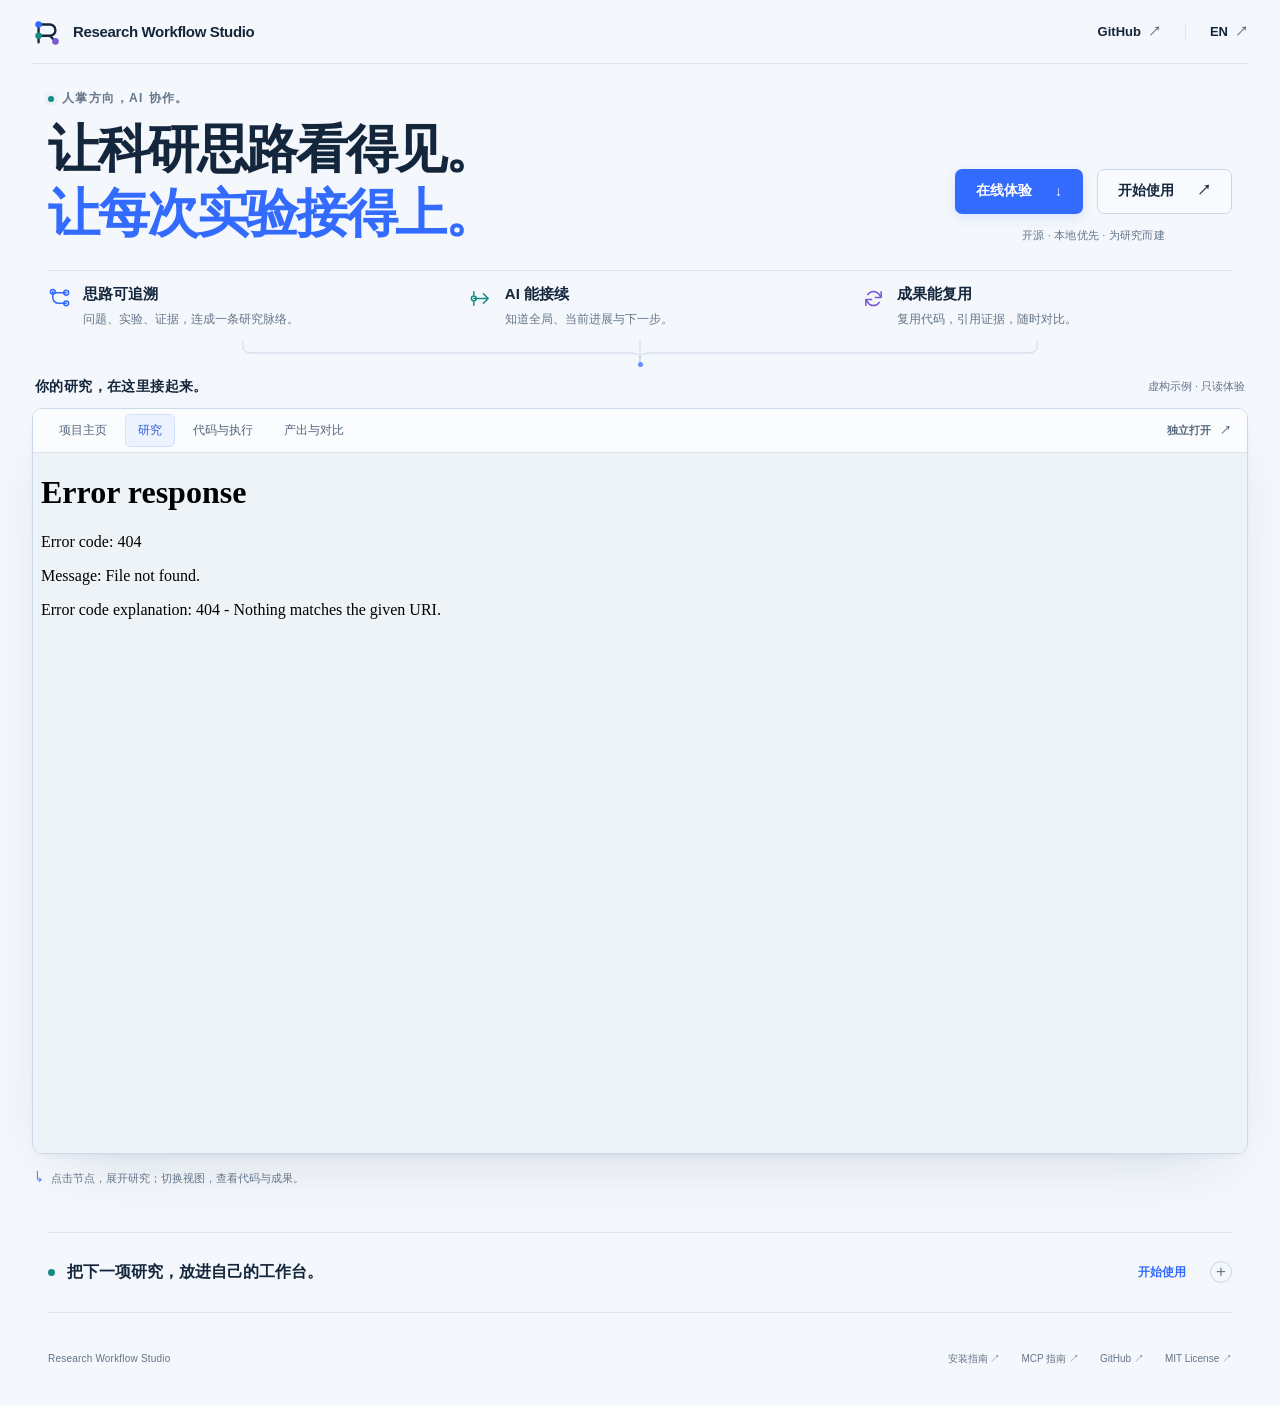
==== site/index.html @ 1d4b026c "Add bilingual homepage with isolated interactive public demo" ====
<!doctype html>
<html lang="zh-CN">
<head>
  <meta charset="utf-8">
  <meta name="viewport" content="width=device-width, initial-scale=1">
  <meta name="theme-color" content="#f4f7fb">
  <meta name="description" content="人掌方向，AI 协作。把科研问题、实验与证据连起来，让思路可追溯，让 AI 能接续，让成果能复用。">
  <title>Research Workflow Studio — 让科研思路看得见</title>
  <link rel="canonical" href="https://borgdiven.github.io/research-workflow-studio/">
  <link rel="alternate" hreflang="zh-CN" href="https://borgdiven.github.io/research-workflow-studio/">
  <link rel="alternate" hreflang="en" href="https://borgdiven.github.io/research-workflow-studio/en/">
  <link rel="alternate" hreflang="x-default" href="https://borgdiven.github.io/research-workflow-studio/">
  <link rel="stylesheet" href="styles.css">
  <script src="homepage.js" defer></script>
</head>
<body>
  <a class="skip-link" href="#demo">跳到交互演示</a>
  <header class="site-header page-width">
    <a class="brand" href="./" aria-label="Research Workflow Studio 首页">
      <svg class="brand-mark" viewBox="0 0 32 32" fill="none" aria-hidden="true"><path d="M7 8h12a6 6 0 0 1 0 12H7m12 0 7 7M7 8v19" stroke="currentColor" stroke-width="2.5" stroke-linecap="round"/><circle cx="7" cy="8" r="3.5" fill="#346bff"/><circle cx="7" cy="20" r="3.5" fill="#168a87"/><circle cx="25" cy="26" r="3.5" fill="#7859d8"/></svg>
      <span>Research Workflow <strong>Studio</strong></span>
    </a>
    <nav class="header-links" aria-label="网站导航">
      <a href="https://github.com/BorgDiven/research-workflow-studio" target="_blank" rel="noopener noreferrer">GitHub <span aria-hidden="true">↗</span></a>
      <span class="nav-divider" aria-hidden="true"></span>
      <a class="language-link" href="en/" lang="en" hreflang="en" aria-label="Switch to English">EN <span aria-hidden="true">↗</span></a>
    </nav>
  </header>

  <main>
    <section class="hero content-width" aria-labelledby="hero-title">
      <div class="hero-copy">
        <p class="eyebrow"><span class="direction-dot" aria-hidden="true"></span>人掌方向，AI 协作。</p>
        <h1 id="hero-title">让科研思路看得见。<br><span>让每次实验接得上。</span></h1>
      </div>
      <div class="hero-actions">
        <a class="button button-primary" href="#demo">在线体验 <span aria-hidden="true">↓</span></a>
        <a class="button button-secondary" href="#start">开始使用 <span aria-hidden="true">↗</span></a>
        <span class="hero-note">开源 · 本地优先 · 为研究而建</span>
      </div>
    </section>

    <section class="benefits content-width" aria-label="为什么使用 Research Workflow Studio">
      <article class="benefit benefit-trace">
        <svg viewBox="0 0 24 24" fill="none" aria-hidden="true"><path d="M5 5v6a6 6 0 0 0 6 6h8M5 6h14"/><circle cx="5" cy="5" r="2.5"/><circle cx="19" cy="6" r="2.5"/><circle cx="19" cy="17" r="2.5"/></svg>
        <div><h2>思路可追溯</h2><p>问题、实验、证据，连成一条研究脉络。</p></div>
      </article>
      <article class="benefit benefit-continue">
        <svg viewBox="0 0 24 24" fill="none" aria-hidden="true"><path d="M4 12h15m-5-5 5 5-5 5M4 5v3m0 8v3"/><circle cx="4" cy="12" r="2.5"/></svg>
        <div><h2>AI 能接续</h2><p>知道全局、当前进展与下一步。</p></div>
      </article>
      <article class="benefit benefit-reuse">
        <svg viewBox="0 0 24 24" fill="none" aria-hidden="true"><path d="M6 8a7 7 0 0 1 12 0l2 3m0-6v6h-6M18 16a7 7 0 0 1-12 0l-2-3m0 6v-6h6"/></svg>
        <div><h2>成果能复用</h2><p>复用代码，引用证据，随时对比。</p></div>
      </article>
    </section>

    <section class="demo-section page-width" id="demo" aria-labelledby="demo-title">
      <div class="connection" aria-hidden="true"><svg viewBox="0 0 1200 42" preserveAspectRatio="none"><path d="M195 0v11q0 10 10 10h385q10 0 10 10v11M600 0v42M1005 0v11q0 10-10 10H610q-10 0-10 10v11"/></svg><span></span></div>
      <div class="demo-caption"><h2 id="demo-title">你的研究，在这里接起来。</h2><span>虚构示例 · 只读体验</span></div>
      <div class="workbench">
        <div class="workbench-toolbar">
          <div class="view-switcher" role="toolbar" aria-label="切换演示视图">
            <button type="button" data-demo-view="home" aria-pressed="false">项目主页</button>
            <button type="button" data-demo-view="research" aria-pressed="true">研究</button>
            <button type="button" data-demo-view="code" aria-pressed="false">代码与执行</button>
            <button type="button" data-demo-view="outputs" aria-pressed="false">产出与对比</button>
          </div>
          <a class="open-demo" href="demo/index.html?projectId=showcase-shapes" target="_blank" rel="noopener" aria-label="在新标签页独立打开完整演示">独立打开 <span aria-hidden="true">↗</span></a>
        </div>
        <iframe id="workbench-demo" src="demo/index.html?projectId=showcase-shapes" title="Research Workflow Studio 交互演示：浏览虚构研究、代码与产出" loading="eager" allowfullscreen></iframe>
      </div>
      <p class="demo-hint"><span aria-hidden="true">↳</span> 点击节点，展开研究；切换视图，查看代码与成果。</p>
    </section>

    <section class="start-section content-width" aria-label="开始使用">
      <details id="start" class="quickstart">
        <summary><span><span class="start-dot" aria-hidden="true"></span>把下一项研究，放进自己的工作台。</span><span class="summary-action">开始使用 <span class="expand-mark" aria-hidden="true">+</span></span></summary>
        <div class="quickstart-content">
          <div class="quickstart-description"><h2>几行命令，本地开始。</h2><p>Python 3.9+ · 零运行时依赖</p><p>运行后打开 <a href="http://127.0.0.1:8831" target="_blank" rel="noopener">127.0.0.1:8831 ↗</a></p><a class="guide-link" href="https://github.com/BorgDiven/research-workflow-studio/blob/main/README.md#connect-your-ai-client" target="_blank" rel="noopener noreferrer">接入你的 AI 客户端 <span aria-hidden="true">↗</span></a></div>
          <div class="command-panel"><div class="command-bar"><span>终端 · 带虚构示例的工作台</span><button type="button" data-copy-target="install-command" data-copied="已复制" data-copy-failed="请手动复制">复制命令</button></div><pre><code id="install-command" tabindex="0">git clone https://github.com/BorgDiven/research-workflow-studio.git
cd research-workflow-studio
mkdir -p .local
python3 tools/seed_showcase.py --db "$PWD/.local/showcase.sqlite3"
python3 launch.py serve --db "$PWD/.local/showcase.sqlite3" --port 8831</code></pre></div>
        </div>
      </details>
    </section>
  </main>

  <footer class="site-footer content-width"><span>Research Workflow Studio</span><nav aria-label="资源链接"><a href="https://github.com/BorgDiven/research-workflow-studio/blob/main/README.zh-CN.md#开始使用" target="_blank" rel="noopener noreferrer">安装指南 ↗</a><a href="https://github.com/BorgDiven/research-workflow-studio/blob/main/README.md#connect-your-ai-client" target="_blank" rel="noopener noreferrer">MCP 指南 ↗</a><a href="https://github.com/BorgDiven/research-workflow-studio" target="_blank" rel="noopener noreferrer">GitHub ↗</a><a href="https://github.com/BorgDiven/research-workflow-studio/blob/main/LICENSE" target="_blank" rel="noopener noreferrer">MIT License ↗</a></nav></footer>
  <p class="sr-only" id="copy-status" role="status" aria-live="polite"></p>
</body>
</html>
---- site/styles.css ----
:root {
  color-scheme: light;
  --paper: #f4f7fb;
  --ink: #14263c;
  --muted: #65758a;
  --blue: #346bff;
  --teal: #168a87;
  --lavender: #7859d8;
  --line: #dce4ee;
  --body-font: -apple-system, BlinkMacSystemFont, "Segoe UI", "PingFang SC", "Hiragino Sans GB", "Microsoft YaHei", sans-serif;
}
* { box-sizing: border-box; }
html { scroll-behavior: smooth; scroll-padding-top: 20px; }
body { margin: 0; color: var(--ink); background: var(--paper); font-family: var(--body-font); font-size: 14px; -webkit-font-smoothing: antialiased; }
button, a { -webkit-tap-highlight-color: transparent; }
button { font: inherit; }
a { color: inherit; text-decoration: none; }
button, summary { cursor: pointer; }
button, a, summary { touch-action: manipulation; }
a:focus-visible, button:focus-visible, summary:focus-visible, code:focus-visible { outline: 3px solid var(--blue); outline-offset: 5px; border-radius: 3px; }
button:disabled { cursor: wait; }
::selection { color: var(--ink); background: #d8e4ff; }
.page-width { width: min(1440px, calc(100% - 64px)); margin-inline: auto; }
.content-width { width: min(1200px, calc(100% - 96px)); margin-inline: auto; }
.site-header { min-height: 76px; display: flex; justify-content: space-between; align-items: center; gap: 24px; border-bottom: 1px solid var(--line); }
.brand { display: inline-flex; align-items: center; gap: 11px; font-size: 15px; font-weight: 600; letter-spacing: -.35px; }
.brand strong { font-weight: 750; }
.brand-mark { width: 30px; height: 30px; flex: 0 0 auto; }
.header-links { display: flex; align-items: center; gap: 24px; font-size: 13px; font-weight: 600; }
.header-links a { display: inline-flex; align-items: center; gap: 7px; padding-block: 12px; transition: color .15s; }
.header-links a:hover, .site-footer a:hover { color: var(--blue); }
.header-links a span { color: var(--muted); }
.nav-divider { width: 1px; height: 14px; background: var(--line); }
.hero { display: flex; align-items: flex-end; justify-content: space-between; gap: 28px; padding-block: 41px 35px; }
.hero-copy { min-width: 0; }
.eyebrow { margin: 0 0 14px; display: flex; align-items: center; gap: 8px; color: var(--muted); font-size: 12px; font-weight: 600; letter-spacing: 1.4px; }
.direction-dot { display: inline-block; width: 6px; height: 6px; border-radius: 50%; background: var(--teal); box-shadow: 0 0 0 4px #168a870d; }
h1 { margin: 0; font-size: clamp(34px, 4.1vw, 57px); line-height: 1.24; font-weight: 760; letter-spacing: -2.4px; }
h1 > span { color: var(--blue); }
html[lang="en"] h1 { font-family: Georgia, "Times New Roman", serif; font-size: clamp(34px, 3.8vw, 54px); line-height: 1.12; font-weight: 500; letter-spacing: -1.8px; }
html[lang="en"] h1 > span { font-style: italic; }
html[lang="en"] .eyebrow { letter-spacing: .35px; }
.hero-actions { display: grid; grid-template-columns: repeat(2, max-content); gap: 14px; padding-bottom: 3px; flex: 0 0 auto; }
.button { display: inline-flex; align-items: center; justify-content: center; gap: 23px; min-height: 45px; padding: 0 20px; border-radius: 7px; border: 1px solid transparent; font-size: 14px; font-weight: 650; transition: transform .18s, background .18s, box-shadow .18s; }
.button:hover { transform: translateY(-2px); }
.button-primary { background: var(--blue); color: white; box-shadow: 0 4px 12px #346bff20; }
.button-primary:hover { background: #2459e7; box-shadow: 0 6px 18px #346bff30; }
.button-secondary { border-color: #cdd8e7; background: #ffffff60; }
.button-secondary:hover { background: white; }
.hero-note { grid-column: 1 / -1; text-align: center; font-size: 11px; color: var(--muted); letter-spacing: .2px; }
.benefits { display: grid; grid-template-columns: 1.07fr .99fr 1fr; gap: 26px; padding-block: 19px 21px; border-top: 1px solid var(--line); }
.benefit { display: flex; gap: 12px; align-items: flex-start; min-width: 0; }
.benefit > svg { width: 23px; height: 23px; stroke: currentColor; stroke-width: 1.6; stroke-linecap: round; stroke-linejoin: round; flex: 0 0 auto; margin-top: 2px; }
.benefit-trace > svg { color: var(--blue); }
.benefit-continue > svg { color: var(--teal); }
.benefit-reuse > svg { color: var(--lavender); }
.benefit h2 { font-size: 15px; font-weight: 700; margin: 0 0 6px; letter-spacing: .1px; }
.benefit p { margin: 0; color: var(--muted); font-size: 12px; line-height: 1.65; }
html[lang="en"] .benefits { grid-template-columns: 1fr 1fr 1fr; }
.demo-section { position: relative; }
.connection { height: 34px; width: min(1200px, calc(100% - 40px)); margin: -5px auto 0; position: relative; opacity: .75; }
.connection svg { display: block; width: 100%; height: 100%; overflow: visible; }
.connection path { fill: none; stroke: #bdcde6; stroke-width: 1; vector-effect: non-scaling-stroke; stroke-dasharray: 1600; stroke-dashoffset: 1600; animation: connect 1.6s .2s ease forwards; }
.connection > span { position: absolute; width: 5px; height: 5px; left: calc(50% - 2.5px); bottom: -2px; background: var(--blue); border-radius: 50%; }
.demo-caption { display: flex; align-items: center; justify-content: space-between; gap: 20px; padding: 13px 3px 12px; }
.demo-caption h2 { margin: 0; font-size: 14px; font-weight: 650; letter-spacing: .4px; }
.demo-caption > span { color: var(--muted); font-size: 11px; }
.workbench { overflow: hidden; border: 1px solid #ccd9e9; border-radius: 10px; background: white; box-shadow: 0 24px 66px -34px #2549743a, 0 4px 12px -8px #25497430; }
.workbench-toolbar { min-height: 52px; padding: 8px 13px; display: flex; align-items: center; justify-content: space-between; gap: 12px; border-bottom: 1px solid var(--line); background: #fbfcfe; }
.view-switcher { display: flex; align-items: center; gap: 5px; min-width: 0; }
.view-switcher button { white-space: nowrap; color: #53657b; border: 1px solid transparent; background: transparent; padding: 7px 12px; border-radius: 5px; font-size: 12px; font-weight: 550; transition: color .15s, background .15s, border-color .15s; }
.view-switcher button:hover { color: var(--ink); background: #eaf0f9; }
.view-switcher button[aria-pressed="true"] { color: #2d5ddc; border-color: #d5e1ff; background: #edf2ff; }
.open-demo { white-space: nowrap; padding: 7px 3px 7px 10px; color: #53657b; font-size: 11px; font-weight: 600; }
.open-demo span { margin-left: 6px; }
.open-demo:hover { color: var(--blue); }
#workbench-demo { display: block; width: 100%; height: 700px; border: 0; background: #eef3f8; }
.demo-hint { margin: 13px 3px 0; display: flex; align-items: center; gap: 8px; color: var(--muted); font-size: 11px; line-height: 1.6; }
.demo-hint > span:first-child { color: var(--blue); font-size: 15px; }
.demo-language { margin-left: auto; text-align: right; }
.start-section { margin-top: 41px; }
.quickstart { border-top: 1px solid var(--line); border-bottom: 1px solid var(--line); }
.quickstart summary { list-style: none; min-height: 79px; display: flex; justify-content: space-between; align-items: center; gap: 20px; font-size: 16px; font-weight: 600; }
.quickstart summary::-webkit-details-marker { display: none; }
.quickstart summary > span:first-child { display: flex; align-items: center; gap: 12px; }
.start-dot { height: 7px; width: 7px; border-radius: 50%; background: var(--teal); flex: 0 0 auto; }
.summary-action { color: var(--blue); display: inline-flex; align-items: center; gap: 24px; white-space: nowrap; font-size: 12px; }
.expand-mark { display: inline-flex; justify-content: center; align-items: center; width: 22px; height: 22px; color: var(--muted); border: 1px solid #cdd8e7; border-radius: 50%; font-size: 17px; font-weight: 400; transition: transform .15s; }
.quickstart[open] .expand-mark { transform: rotate(45deg); }
.quickstart-content { display: grid; grid-template-columns: .65fr 1.35fr; gap: 30px; padding: 3px 0 25px; }
.quickstart-description { padding-top: 12px; }
.quickstart-description h2 { margin: 0 0 10px; font-size: 17px; font-weight: 650; line-height: 1.4; }
.quickstart-description p { margin: 5px 0; font-size: 12px; color: var(--muted); line-height: 1.7; }
.quickstart-description a:hover { text-decoration: underline; text-underline-offset: 4px; }
.guide-link { color: var(--blue); font-size: 12px; display: inline-block; margin-top: 16px; }
.command-panel { min-width: 0; border: 1px solid var(--line); border-radius: 7px; overflow: hidden; background: #fff; }
.command-bar { display: flex; justify-content: space-between; align-items: center; padding: 8px 14px; gap: 12px; border-bottom: 1px solid #e9edf3; font-size: 10px; color: var(--muted); }
.command-bar button { color: #2d5ddc; border: 0; background: #edf2ff; border-radius: 4px; padding: 5px 8px; font-size: 10px; white-space: nowrap; }
.command-bar button:hover { background: #e0e9ff; }
pre { margin: 0; padding: 16px 17px; overflow-x: auto; font-size: 11px; line-height: 1.8; }
code { font-family: "SFMono-Regular", Consolas, "Liberation Mono", monospace; }
.site-footer { min-height: 92px; display: flex; align-items: center; justify-content: space-between; gap: 24px; color: var(--muted); font-size: 10px; }
.site-footer > span { letter-spacing: .2px; }
.site-footer nav { display: flex; flex-wrap: wrap; gap: 21px; }
.site-footer a { padding-block: 6px; transition: color .15s; }
.skip-link { position: fixed; left: 16px; top: 12px; z-index: 10; padding: 12px 18px; border-radius: 6px; background: var(--ink); color: white; transform: translateY(-160%); }
.skip-link:focus { transform: translateY(0); }
.sr-only { position: absolute; width: 1px; height: 1px; padding: 0; margin: -1px; overflow: hidden; clip: rect(0, 0, 0, 0); white-space: nowrap; border: 0; }
@keyframes connect { to { stroke-dashoffset: 0; } }
@media (min-width: 821px) {
  .site-header { min-height: 64px; }
  .hero { padding-block: 26px 24px; }
  .eyebrow { margin-bottom: 10px; }
  h1 { font-size: clamp(34px, 4.1vw, 52px); }
  html[lang="en"] h1 { font-size: clamp(34px, 3.8vw, 52px); }
  .benefits { padding-block: 14px 16px; }
  .connection { height: 24px; }
  .workbench-toolbar { min-height: 44px; padding-block: 4px; }
}
@media (min-width: 1550px) {
  #workbench-demo { height: 740px; }
}
@media (max-width: 1150px) {
  .hero-actions { grid-template-columns: 1fr; gap: 8px; }
  .hero-actions .button { min-height: 40px; }
  .hero-note { max-width: 160px; line-height: 1.5; }
  html[lang="en"] .hero { gap: 20px; }
  html[lang="en"] h1 { font-size: clamp(30px, 4.3vw, 49px); }
}
@media (max-width: 820px) {
  .page-width { width: calc(100% - 32px); }
  .content-width { width: calc(100% - 48px); }
  .site-header { min-height: 67px; }
  .brand { font-size: 13px; gap: 8px; }
  .brand-mark { width: 26px; height: 26px; }
  .header-links { gap: 14px; font-size: 12px; }
  .hero { padding-block: 34px 28px; }
  h1 { font-size: clamp(29px, 4.7vw, 42px); letter-spacing: -1.5px; }
  html[lang="en"] h1 { font-size: clamp(28px, 4.4vw, 39px); }
  .hero-actions { min-width: 128px; }
  .button { padding-inline: 13px; gap: 14px; font-size: 12px; }
  .eyebrow { font-size: 10px; letter-spacing: .7px; }
  .benefits { gap: 19px; }
  .benefit { gap: 8px; }
  .benefit h2 { font-size: 13px; }
  .benefit p { font-size: 11px; }
  .benefit > svg { width: 19px; height: 19px; }
  .workbench-toolbar { flex-wrap: wrap; }
  .view-switcher { flex-wrap: wrap; }
  .view-switcher button { padding-inline: 9px; }
  .quickstart-content { grid-template-columns: 1fr; gap: 20px; }
  .quickstart-description { padding-top: 0; }
  .guide-link { margin-top: 6px; }
  .demo-hint { flex-wrap: wrap; }
  .demo-language { width: 100%; margin-left: 21px; text-align: left; }
}
@media (max-width: 600px) {
  .page-width, .content-width { width: calc(100% - 32px); }
  .site-header { gap: 12px; min-height: 64px; }
  .brand { font-size: 11px; gap: 6px; }
  .brand-mark { width: 23px; height: 23px; }
  .brand span { max-width: 150px; }
  .header-links { gap: 10px; font-size: 11px; }
  .header-links a { gap: 3px; }
  .header-links a span, .nav-divider { display: none; }
  .hero { align-items: flex-start; flex-direction: column; gap: 22px; padding-top: 30px; }
  .eyebrow { margin-bottom: 13px; }
  h1 { font-size: clamp(26px, 7.1vw, 42px); letter-spacing: -1px; line-height: 1.3; }
  html[lang="en"] h1 { font-size: clamp(27px, 7vw, 42px); letter-spacing: -1.1px; line-height: 1.15; }
  .hero-actions { grid-template-columns: repeat(2, max-content); gap: 9px; }
  .hero-actions .button { padding-inline: 17px; min-height: 41px; }
  .hero-note { max-width: none; font-size: 10px; text-align: left; margin-top: 2px; }
  .benefits, html[lang="en"] .benefits { grid-template-columns: 1fr; gap: 19px; padding-block: 22px; }
  .benefit { gap: 13px; }
  .benefit > svg { width: 21px; height: 21px; }
  .benefit h2 { margin-bottom: 3px; font-size: 14px; }
  .benefit p { font-size: 12px; }
  .connection { height: 24px; width: 100%; }
  .demo-caption { align-items: flex-start; gap: 12px; flex-wrap: wrap; padding-top: 10px; }
  .demo-caption h2 { font-size: 12px; }
  .demo-caption > span { font-size: 10px; }
  .workbench-toolbar { padding: 8px; gap: 3px; }
  .view-switcher { gap: 1px; width: 100%; }
  .view-switcher button { font-size: 10px; padding: 6px 8px; }
  .open-demo { margin-left: auto; font-size: 10px; padding-block: 6px; }
  #workbench-demo { height: 700px; }
  .demo-hint { font-size: 10px; gap: 5px; }
  .start-section { margin-top: 30px; }
  .quickstart summary { min-height: 85px; align-items: flex-start; flex-direction: column; justify-content: center; gap: 11px; font-size: 13px; }
  .summary-action { font-size: 11px; padding-left: 19px; gap: 12px; }
  .expand-mark { width: 18px; height: 18px; font-size: 14px; }
  .quickstart-description h2 { font-size: 15px; }
  .command-bar { padding-inline: 10px; font-size: 9px; }
  .command-bar button { font-size: 9px; }
  .site-footer { align-items: flex-start; flex-direction: column; justify-content: center; gap: 13px; padding-block: 22px; }
  .site-footer nav { gap: 15px; font-size: 9px; }
}
@media (prefers-reduced-motion: reduce) {
  html { scroll-behavior: auto; }
  *, *::before, *::after { animation: none !important; transition: none !important; }
  .connection path { stroke-dashoffset: 0; }
  .button:hover { transform: none; }
}
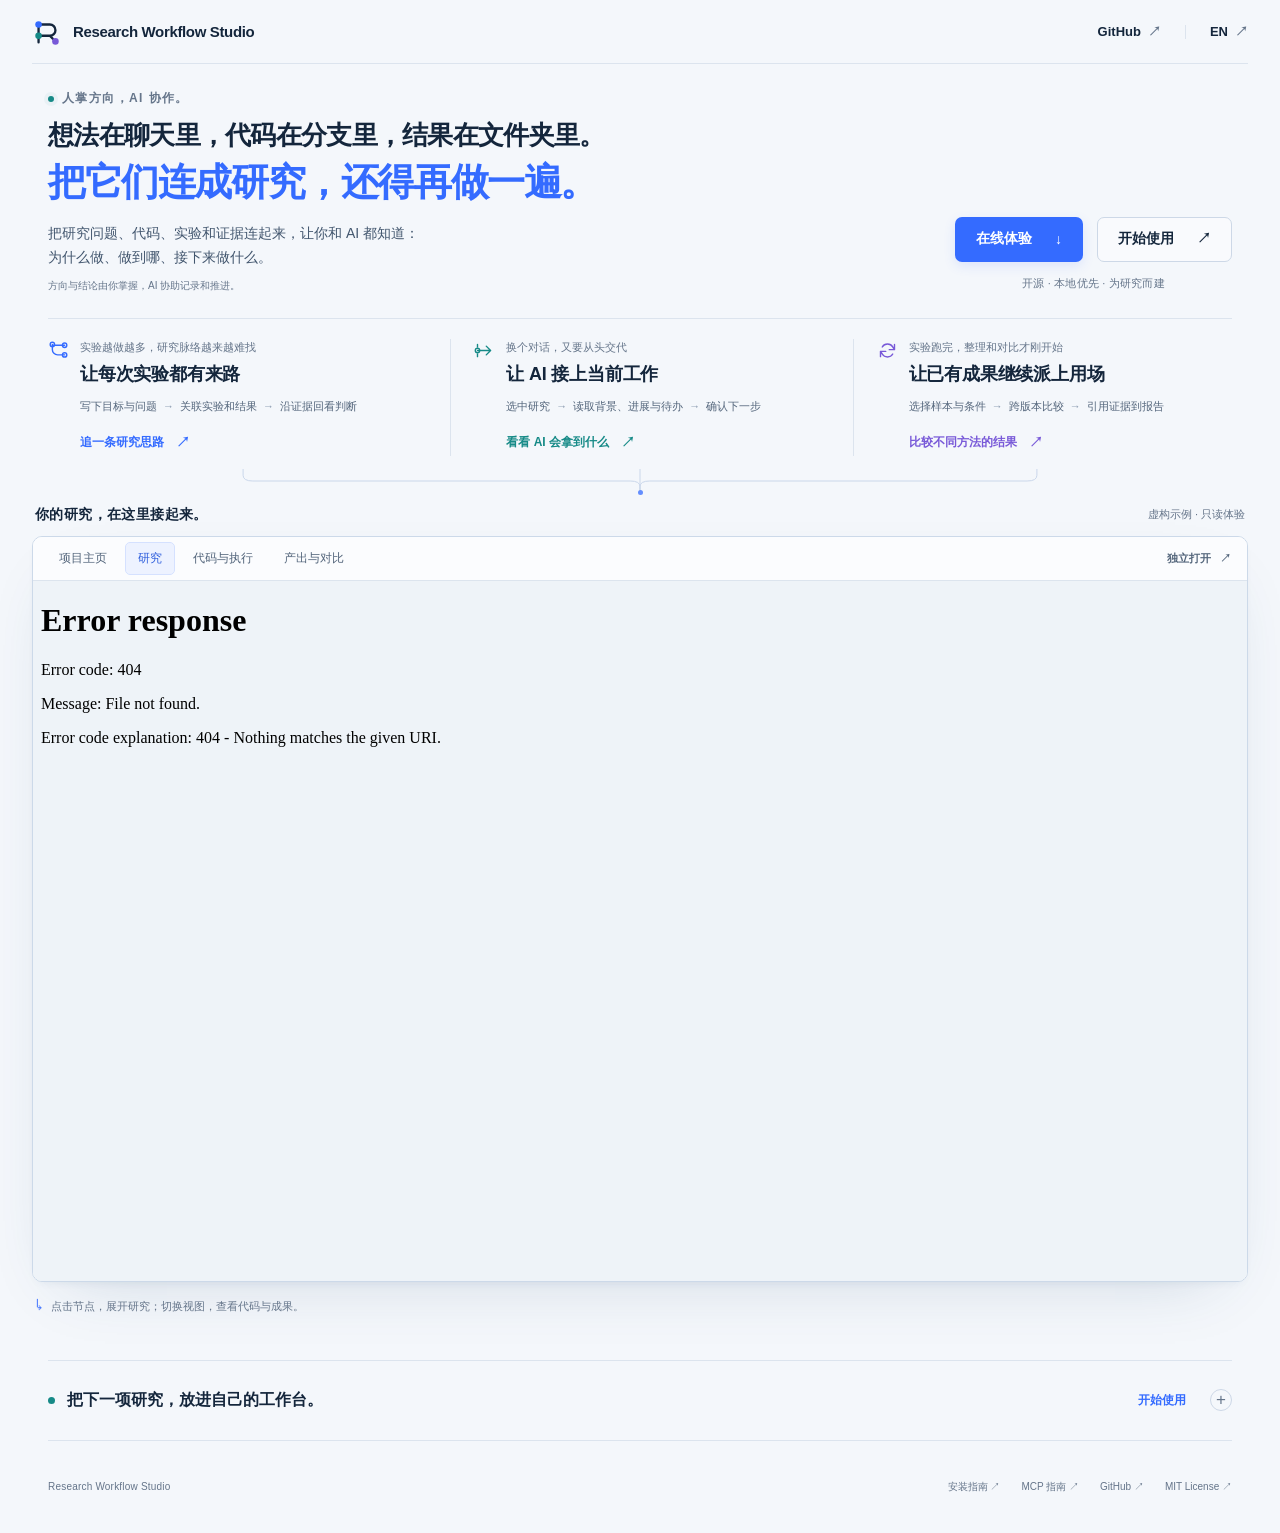
==== commit ab32090f: "Explain research pain points and guide visitors through real demo actions" ====
--- a/site/index.html
+++ b/site/index.html
@@ -4,8 +4,8 @@
   <meta charset="utf-8">
   <meta name="viewport" content="width=device-width, initial-scale=1">
   <meta name="theme-color" content="#f4f7fb">
-  <meta name="description" content="人掌方向，AI 协作。把科研问题、实验与证据连起来，让思路可追溯，让 AI 能接续，让成果能复用。">
-  <title>Research Workflow Studio — 让科研思路看得见</title>
+  <meta name="description" content="把研究问题、代码、实验和证据连起来，让你和 AI 都知道：为什么做、做到哪、接下来做什么。在线体验 Research Workflow Studio。">
+  <title>Research Workflow Studio — 把想法、代码与结果连成研究</title>
   <link rel="canonical" href="https://borgdiven.github.io/research-workflow-studio/">
   <link rel="alternate" hreflang="zh-CN" href="https://borgdiven.github.io/research-workflow-studio/">
   <link rel="alternate" hreflang="en" href="https://borgdiven.github.io/research-workflow-studio/en/">
@@ -31,7 +31,9 @@
     <section class="hero content-width" aria-labelledby="hero-title">
       <div class="hero-copy">
         <p class="eyebrow"><span class="direction-dot" aria-hidden="true"></span>人掌方向，AI 协作。</p>
-        <h1 id="hero-title">让科研思路看得见。<br><span>让每次实验接得上。</span></h1>
+        <h1 id="hero-title"><span class="hero-problem">想法在聊天里，代码在分支里，结果在文件夹里。</span><span class="hero-answer">把它们连成研究，还得再做一遍。</span></h1>
+        <p class="hero-description">把研究问题、代码、实验和证据连起来，让你和 AI 都知道：<br class="desktop-break">为什么做、做到哪、接下来做什么。</p>
+        <p class="human-direction">方向与结论由你掌握，AI 协助记录和推进。</p>
       </div>
       <div class="hero-actions">
         <a class="button button-primary" href="#demo">在线体验 <span aria-hidden="true">↓</span></a>
@@ -43,15 +45,15 @@
     <section class="benefits content-width" aria-label="为什么使用 Research Workflow Studio">
       <article class="benefit benefit-trace">
         <svg viewBox="0 0 24 24" fill="none" aria-hidden="true"><path d="M5 5v6a6 6 0 0 0 6 6h8M5 6h14"/><circle cx="5" cy="5" r="2.5"/><circle cx="19" cy="6" r="2.5"/><circle cx="19" cy="17" r="2.5"/></svg>
-        <div><h2>思路可追溯</h2><p>问题、实验、证据，连成一条研究脉络。</p></div>
+        <div class="benefit-content"><p class="benefit-pain">实验越做越多，研究脉络越来越难找</p><h2>让每次实验都有来路</h2><ol class="benefit-steps"><li>写下目标与问题</li><li>关联实验和结果</li><li>沿证据回看判断</li></ol><button class="tour-link" type="button" data-demo-tour="trace" aria-controls="workbench-demo">追一条研究思路 <span aria-hidden="true">↗</span></button></div>
       </article>
       <article class="benefit benefit-continue">
         <svg viewBox="0 0 24 24" fill="none" aria-hidden="true"><path d="M4 12h15m-5-5 5 5-5 5M4 5v3m0 8v3"/><circle cx="4" cy="12" r="2.5"/></svg>
-        <div><h2>AI 能接续</h2><p>知道全局、当前进展与下一步。</p></div>
+        <div class="benefit-content"><p class="benefit-pain">换个对话，又要从头交代</p><h2>让 AI 接上当前工作</h2><ol class="benefit-steps"><li>选中研究</li><li>读取背景、进展与待办</li><li>确认下一步</li></ol><button class="tour-link" type="button" data-demo-tour="context" aria-controls="workbench-demo">看看 AI 会拿到什么 <span aria-hidden="true">↗</span></button></div>
       </article>
       <article class="benefit benefit-reuse">
         <svg viewBox="0 0 24 24" fill="none" aria-hidden="true"><path d="M6 8a7 7 0 0 1 12 0l2 3m0-6v6h-6M18 16a7 7 0 0 1-12 0l-2-3m0 6v-6h6"/></svg>
-        <div><h2>成果能复用</h2><p>复用代码，引用证据，随时对比。</p></div>
+        <div class="benefit-content"><p class="benefit-pain">实验跑完，整理和对比才刚开始</p><h2>让已有成果继续派上用场</h2><ol class="benefit-steps"><li>选择样本与条件</li><li>跨版本比较</li><li>引用证据到报告</li></ol><button class="tour-link" type="button" data-demo-tour="compare" aria-controls="workbench-demo">比较不同方法的结果 <span aria-hidden="true">↗</span></button></div>
       </article>
     </section>
 
@@ -68,6 +70,7 @@
           </div>
           <a class="open-demo" href="demo/index.html?projectId=showcase-shapes" target="_blank" rel="noopener" aria-label="在新标签页独立打开完整演示">独立打开 <span aria-hidden="true">↗</span></a>
         </div>
+        <aside id="demo-guide" class="demo-guide" hidden tabindex="-1" aria-labelledby="demo-guide-title" aria-live="polite"><div><h3 id="demo-guide-title"></h3><p id="demo-guide-text"></p></div><button type="button" data-demo-guide-close aria-label="关闭操作提示"><span aria-hidden="true">×</span></button></aside>
         <iframe id="workbench-demo" src="demo/index.html?projectId=showcase-shapes" title="Research Workflow Studio 交互演示：浏览虚构研究、代码与产出" loading="eager" allowfullscreen></iframe>
       </div>
       <p class="demo-hint"><span aria-hidden="true">↳</span> 点击节点，展开研究；切换视图，查看代码与成果。</p>
--- a/site/styles.css
+++ b/site/styles.css
@@ -31,15 +31,19 @@
 .header-links a:hover, .site-footer a:hover { color: var(--blue); }
 .header-links a span { color: var(--muted); }
 .nav-divider { width: 1px; height: 14px; background: var(--line); }
-.hero { display: flex; align-items: flex-end; justify-content: space-between; gap: 28px; padding-block: 41px 35px; }
-.hero-copy { min-width: 0; }
+.hero { display: flex; align-items: flex-end; justify-content: space-between; gap: 28px; padding-block: 26px 24px; }
+.hero-copy { min-width: 0; flex: 1 1 auto; }
 .eyebrow { margin: 0 0 14px; display: flex; align-items: center; gap: 8px; color: var(--muted); font-size: 12px; font-weight: 600; letter-spacing: 1.4px; }
 .direction-dot { display: inline-block; width: 6px; height: 6px; border-radius: 50%; background: var(--teal); box-shadow: 0 0 0 4px #168a870d; }
-h1 { margin: 0; font-size: clamp(34px, 4.1vw, 57px); line-height: 1.24; font-weight: 760; letter-spacing: -2.4px; }
-h1 > span { color: var(--blue); }
-html[lang="en"] h1 { font-family: Georgia, "Times New Roman", serif; font-size: clamp(34px, 3.8vw, 54px); line-height: 1.12; font-weight: 500; letter-spacing: -1.8px; }
-html[lang="en"] h1 > span { font-style: italic; }
+h1 { margin: 0; font-weight: 760; }
+.hero-problem { display: block; color: var(--ink); font-family: var(--body-font); font-size: clamp(20px, 2vw, 28px); font-weight: 600; line-height: 1.45; letter-spacing: -.7px; }
+.hero-answer { display: block; color: var(--blue); margin-top: 4px; font-size: clamp(27px, 3vw, 42px); line-height: 1.25; letter-spacing: -1.4px; }
+html[lang="en"] h1 { font-family: Georgia, "Times New Roman", serif; font-weight: 500; }
+html[lang="en"] .hero-problem { font-size: clamp(19px, 1.7vw, 24px); letter-spacing: -.55px; }
+html[lang="en"] .hero-answer { font-style: italic; font-size: clamp(28px, 2.8vw, 40px); letter-spacing: -1.2px; }
 html[lang="en"] .eyebrow { letter-spacing: .35px; }
+.hero-description { max-width: 800px; margin: 16px 0 0; color: #42566e; font-size: 14px; line-height: 1.7; }
+.human-direction { margin: 8px 0 0; color: var(--muted); font-size: 10px; line-height: 1.6; }
 .hero-actions { display: grid; grid-template-columns: repeat(2, max-content); gap: 14px; padding-bottom: 3px; flex: 0 0 auto; }
 .button { display: inline-flex; align-items: center; justify-content: center; gap: 23px; min-height: 45px; padding: 0 20px; border-radius: 7px; border: 1px solid transparent; font-size: 14px; font-weight: 650; transition: transform .18s, background .18s, box-shadow .18s; }
 .button:hover { transform: translateY(-2px); }
@@ -48,15 +52,22 @@
 .button-secondary { border-color: #cdd8e7; background: #ffffff60; }
 .button-secondary:hover { background: white; }
 .hero-note { grid-column: 1 / -1; text-align: center; font-size: 11px; color: var(--muted); letter-spacing: .2px; }
-.benefits { display: grid; grid-template-columns: 1.07fr .99fr 1fr; gap: 26px; padding-block: 19px 21px; border-top: 1px solid var(--line); }
-.benefit { display: flex; gap: 12px; align-items: flex-start; min-width: 0; }
-.benefit > svg { width: 23px; height: 23px; stroke: currentColor; stroke-width: 1.6; stroke-linecap: round; stroke-linejoin: round; flex: 0 0 auto; margin-top: 2px; }
-.benefit-trace > svg { color: var(--blue); }
-.benefit-continue > svg { color: var(--teal); }
-.benefit-reuse > svg { color: var(--lavender); }
-.benefit h2 { font-size: 15px; font-weight: 700; margin: 0 0 6px; letter-spacing: .1px; }
-.benefit p { margin: 0; color: var(--muted); font-size: 12px; line-height: 1.65; }
-html[lang="en"] .benefits { grid-template-columns: 1fr 1fr 1fr; }
+.benefits { display: grid; grid-template-columns: repeat(3, 1fr); gap: 23px; padding-block: 20px 18px; border-top: 1px solid var(--line); }
+.benefit { display: flex; gap: 11px; align-items: stretch; min-width: 0; }
+.benefit + .benefit { padding-left: 23px; border-left: 1px solid var(--line); }
+.benefit-content { display: flex; flex-direction: column; min-width: 0; }
+.benefit > svg { width: 21px; height: 21px; color: var(--benefit-accent); stroke: currentColor; stroke-width: 1.6; stroke-linecap: round; stroke-linejoin: round; flex: 0 0 auto; margin-top: 1px; }
+.benefit-trace { --benefit-accent: var(--blue); }
+.benefit-continue { --benefit-accent: var(--teal); }
+.benefit-reuse { --benefit-accent: var(--lavender); }
+.benefit .benefit-pain { margin: 0 0 6px; color: var(--muted); font-size: 11px; line-height: 1.6; }
+.benefit h2 { font-size: 18px; font-weight: 700; margin: 0; letter-spacing: -.2px; line-height: 1.4; }
+.benefit-steps { display: flex; align-content: flex-start; align-items: baseline; flex-wrap: wrap; gap: 1px 6px; list-style: none; margin: 10px 0 12px; padding: 0; color: #53657b; font-size: 11px; line-height: 1.75; flex: 1; }
+.benefit-steps li { max-width: 100%; }
+.benefit-steps li + li::before { content: "→"; padding-right: 6px; color: #8b9bb0; }
+.tour-link { display: inline-flex; align-items: center; align-self: flex-start; gap: 12px; padding: 3px 0; border: 0; background: transparent; color: var(--benefit-accent); font-size: 12px; font-weight: 650; line-height: 1.5; text-align: left; transition: gap .15s; }
+.tour-link:hover { gap: 17px; text-decoration: underline; text-underline-offset: 4px; }
+.tour-link span { font-size: 14px; flex: 0 0 auto; }
 .demo-section { position: relative; }
 .connection { height: 34px; width: min(1200px, calc(100% - 40px)); margin: -5px auto 0; position: relative; opacity: .75; }
 .connection svg { display: block; width: 100%; height: 100%; overflow: visible; }
@@ -74,6 +85,13 @@
 .open-demo { white-space: nowrap; padding: 7px 3px 7px 10px; color: #53657b; font-size: 11px; font-weight: 600; }
 .open-demo span { margin-left: 6px; }
 .open-demo:hover { color: var(--blue); }
+.demo-guide { display: flex; justify-content: space-between; align-items: flex-start; gap: 24px; padding: 13px 18px; border-bottom: 1px solid #d5e1ff; background: #f0f5ff; }
+.demo-guide[hidden] { display: none; }
+.demo-guide h3 { margin: 0 0 4px; color: #2459c7; font-size: 13px; line-height: 1.5; font-weight: 650; }
+.demo-guide p { margin: 0; color: #42566e; font-size: 12px; line-height: 1.65; }
+.demo-guide > button { display: grid; place-items: center; flex: 0 0 auto; width: 28px; height: 28px; padding: 0; border: 1px solid #cbdaf3; border-radius: 5px; background: #ffffff90; color: #53657b; font-size: 20px; line-height: 1; }
+.demo-guide > button:hover { background: #e2ebff; color: #2459c7; }
+.demo-guide:focus-visible { outline: 2px solid var(--blue); outline-offset: -3px; }
 #workbench-demo { display: block; width: 100%; height: 700px; border: 0; background: #eef3f8; }
 .demo-hint { margin: 13px 3px 0; display: flex; align-items: center; gap: 8px; color: var(--muted); font-size: 11px; line-height: 1.6; }
 .demo-hint > span:first-child { color: var(--blue); font-size: 15px; }
@@ -111,9 +129,7 @@
   .site-header { min-height: 64px; }
   .hero { padding-block: 26px 24px; }
   .eyebrow { margin-bottom: 10px; }
-  h1 { font-size: clamp(34px, 4.1vw, 52px); }
-  html[lang="en"] h1 { font-size: clamp(34px, 3.8vw, 52px); }
-  .benefits { padding-block: 14px 16px; }
+  .benefits { padding-block: 20px 18px; }
   .connection { height: 24px; }
   .workbench-toolbar { min-height: 44px; padding-block: 4px; }
 }
@@ -125,7 +141,12 @@
   .hero-actions .button { min-height: 40px; }
   .hero-note { max-width: 160px; line-height: 1.5; }
   html[lang="en"] .hero { gap: 20px; }
-  html[lang="en"] h1 { font-size: clamp(30px, 4.3vw, 49px); }
+  .hero-answer { font-size: clamp(29px, 3.2vw, 37px); }
+  html[lang="en"] .hero-answer { font-size: clamp(28px, 3vw, 35px); }
+  .benefit + .benefit { padding-left: 16px; }
+  .benefits { gap: 16px; }
+  .benefit { gap: 8px; }
+  .benefit h2 { font-size: 16px; }
 }
 @media (max-width: 820px) {
   .page-width { width: calc(100% - 32px); }
@@ -135,16 +156,19 @@
   .brand-mark { width: 26px; height: 26px; }
   .header-links { gap: 14px; font-size: 12px; }
   .hero { padding-block: 34px 28px; }
-  h1 { font-size: clamp(29px, 4.7vw, 42px); letter-spacing: -1.5px; }
-  html[lang="en"] h1 { font-size: clamp(28px, 4.4vw, 39px); }
+  .hero-problem, html[lang="en"] .hero-problem { font-size: 20px; }
+  .hero-answer, html[lang="en"] .hero-answer { font-size: 29px; }
+  .hero-description { font-size: 13px; }
+  .desktop-break { display: none; }
   .hero-actions { min-width: 128px; }
   .button { padding-inline: 13px; gap: 14px; font-size: 12px; }
   .eyebrow { font-size: 10px; letter-spacing: .7px; }
-  .benefits { gap: 19px; }
-  .benefit { gap: 8px; }
-  .benefit h2 { font-size: 13px; }
-  .benefit p { font-size: 11px; }
-  .benefit > svg { width: 19px; height: 19px; }
+  .benefits { gap: 14px; }
+  .benefit { display: block; }
+  .benefit h2 { font-size: 15px; }
+  .benefit > svg { width: 19px; height: 19px; margin-bottom: 8px; }
+  .benefit-steps { font-size: 10px; }
+  .tour-link { font-size: 11px; }
   .workbench-toolbar { flex-wrap: wrap; }
   .view-switcher { flex-wrap: wrap; }
   .view-switcher button { padding-inline: 9px; }
@@ -165,16 +189,21 @@
   .header-links a span, .nav-divider { display: none; }
   .hero { align-items: flex-start; flex-direction: column; gap: 22px; padding-top: 30px; }
   .eyebrow { margin-bottom: 13px; }
-  h1 { font-size: clamp(26px, 7.1vw, 42px); letter-spacing: -1px; line-height: 1.3; }
-  html[lang="en"] h1 { font-size: clamp(27px, 7vw, 42px); letter-spacing: -1.1px; line-height: 1.15; }
+  .hero-problem, html[lang="en"] .hero-problem { font-size: 18px; letter-spacing: -.4px; }
+  .hero-answer, html[lang="en"] .hero-answer { margin-top: 9px; font-size: clamp(25px, 6.8vw, 34px); line-height: 1.3; letter-spacing: -.8px; }
+  .hero-description { margin-top: 15px; }
+  .human-direction { max-width: 340px; }
   .hero-actions { grid-template-columns: repeat(2, max-content); gap: 9px; }
   .hero-actions .button { padding-inline: 17px; min-height: 41px; }
   .hero-note { max-width: none; font-size: 10px; text-align: left; margin-top: 2px; }
-  .benefits, html[lang="en"] .benefits { grid-template-columns: 1fr; gap: 19px; padding-block: 22px; }
-  .benefit { gap: 13px; }
+  .benefits { grid-template-columns: 1fr; gap: 21px; padding-block: 22px; }
+  .benefit { display: flex; gap: 13px; }
+  .benefit + .benefit { padding: 20px 0 0; border-left: 0; border-top: 1px solid var(--line); }
   .benefit > svg { width: 21px; height: 21px; }
-  .benefit h2 { margin-bottom: 3px; font-size: 14px; }
-  .benefit p { font-size: 12px; }
+  .benefit h2 { font-size: 18px; }
+  .benefit-steps { font-size: 11px; margin-block: 8px; }
+  .tour-link { font-size: 12px; }
+  .demo-guide { gap: 12px; padding: 12px; }
   .connection { height: 24px; width: 100%; }
   .demo-caption { align-items: flex-start; gap: 12px; flex-wrap: wrap; padding-top: 10px; }
   .demo-caption h2 { font-size: 12px; }
